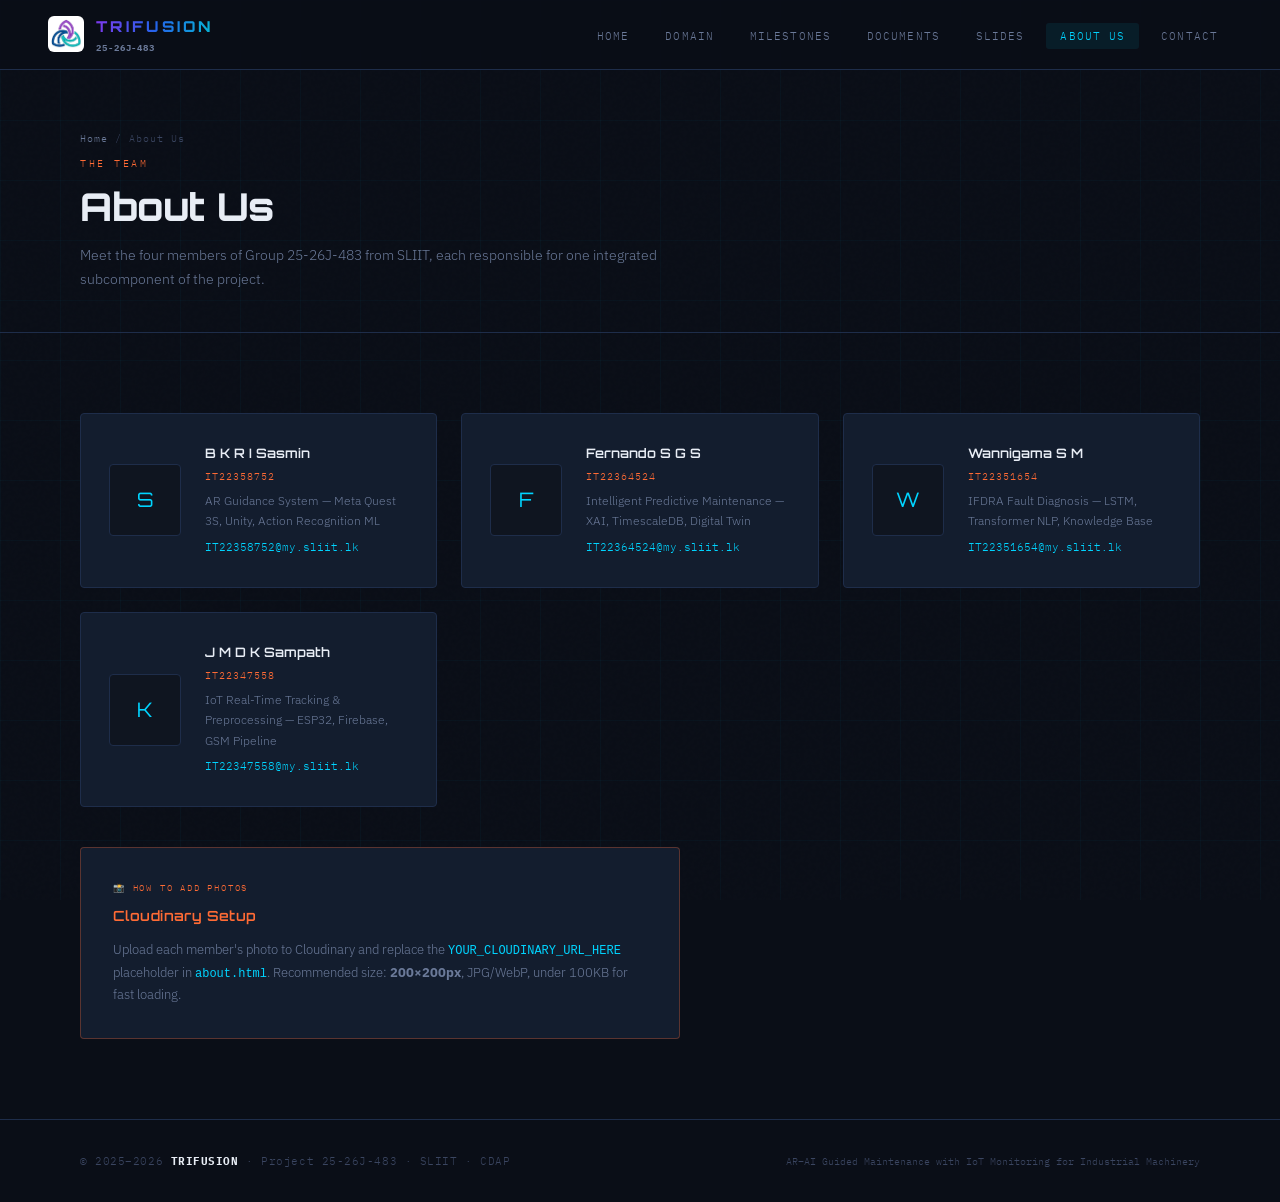
==== pages/about.html @ 553912ff "web commit" ====
<!DOCTYPE html>
<html lang="en">
<head>
  <meta charset="UTF-8"/>
  <meta name="viewport" content="width=device-width, initial-scale=1.0"/>
  <title>About Us | TRIFUSION</title>
  <link rel="stylesheet" href="../css/style.css"/>
</head>
<body>

<nav>
  <a href="../index.html" class="nav-logo">
    <img src="../images/logo.png" alt="TRIFUSION Logo" class="nav-logo-img"/>
    <div class="nav-logo-text">
      <span class="nav-logo-name">TRIFUSION</span>
      <span class="project-id">25-26J-483</span>
    </div>
  </a>
  <ul class="nav-links">
    <li><a href="../index.html">Home</a></li>
    <li><a href="domain.html">Domain</a></li>
    <li><a href="milestones.html">Milestones</a></li>
    <li><a href="documents.html">Documents</a></li>
    <li><a href="presentations.html">Slides</a></li>
    <li><a href="about.html">About Us</a></li>
    <li><a href="contact.html">Contact</a></li>
  </ul>
  <div class="hamburger"><span></span><span></span><span></span></div>
</nav>

<div class="page">
  <div class="page-header">
    <div class="breadcrumb"><a href="../index.html">Home</a> / About Us</div>
    <div class="page-header-eyebrow">The Team</div>
    <h1>About Us</h1>
    <p>Meet the four members of Group 25-26J-483 from SLIIT, each responsible for one integrated subcomponent of the project.</p>
  </div>

  <section class="section">

    <div style="display:grid; grid-template-columns: repeat(auto-fill, minmax(340px, 1fr)); gap: 24px;">

      <!-- Member 1 -->
      <div class="member-card">
        <div class="member-avatar">
          <!--
            TO ADD PHOTO:
            <img src="YOUR_CLOUDINARY_URL_HERE" alt="B K R I Sasmin"/>
            Remove the letter below when image is added.
          -->
          S
        </div>
        <div class="member-info">
          <h3>B K R I Sasmin</h3>
          <div class="member-reg">IT22358752</div>
          <div class="member-role">AR Guidance System — Meta Quest 3S, Unity, Action Recognition ML</div>
          <!-- Replace with real email -->
          <a href="mailto:IT22358752@my.sliit.lk" class="member-email">IT22358752@my.sliit.lk</a>
        </div>
      </div>

      <!-- Member 2 -->
      <div class="member-card">
        <div class="member-avatar">
          <!--
            TO ADD PHOTO:
            <img src="YOUR_CLOUDINARY_URL_HERE" alt="Fernando S G S"/>
          -->
          F
        </div>
        <div class="member-info">
          <h3>Fernando S G S</h3>
          <div class="member-reg">IT22364524</div>
          <div class="member-role">Intelligent Predictive Maintenance — XAI, TimescaleDB, Digital Twin</div>
          <a href="mailto:IT22364524@my.sliit.lk" class="member-email">IT22364524@my.sliit.lk</a>
        </div>
      </div>

      <!-- Member 3 -->
      <div class="member-card">
        <div class="member-avatar">
          <!--
            TO ADD PHOTO:
            <img src="YOUR_CLOUDINARY_URL_HERE" alt="Wannigama S M"/>
          -->
          W
        </div>
        <div class="member-info">
          <h3>Wannigama S M</h3>
          <div class="member-reg">IT22351654</div>
          <div class="member-role">IFDRA Fault Diagnosis — LSTM, Transformer NLP, Knowledge Base</div>
          <a href="mailto:IT22351654@my.sliit.lk" class="member-email">IT22351654@my.sliit.lk</a>
        </div>
      </div>

      <!-- Member 4 -->
      <div class="member-card">
        <div class="member-avatar">
          <!--
            TO ADD PHOTO:
            <img src="YOUR_CLOUDINARY_URL_HERE" alt="J.M.D.K. Sampath"/>
          -->
          K
        </div>
        <div class="member-info">
          <h3>J M D K Sampath</h3>
          <div class="member-reg">IT22347558</div>
          <div class="member-role">IoT Real-Time Tracking & Preprocessing — ESP32, Firebase, GSM Pipeline</div>
          <a href="mailto:IT22347558@my.sliit.lk" class="member-email">IT22347558@my.sliit.lk</a>
        </div>
      </div>

    </div>

    <!-- Instructions note -->
    <div class="card" style="max-width:600px; margin-top:40px; border-color:rgba(255,107,53,0.3);">
      <div class="card-label" style="color:var(--accent-orange)">📸 How to add photos</div>
      <h3 style="color:var(--accent-orange)">Cloudinary Setup</h3>
      <p>Upload each member's photo to Cloudinary and replace the <code style="color:var(--accent-cyan);font-size:12px">YOUR_CLOUDINARY_URL_HERE</code> placeholder in <code style="color:var(--accent-cyan);font-size:12px">about.html</code>. Recommended size: <strong>200×200px</strong>, JPG/WebP, under 100KB for fast loading.</p>
    </div>

  </section>

  <footer>
    <div class="footer-left">© 2025–2026 <strong style="color:var(--text-primary)">TRIFUSION</strong> · Project 25-26J-483 · SLIIT · CDAP</div>
    <div class="footer-right">AR–AI Guided Maintenance with IoT Monitoring for Industrial Machinery</div>
  </footer>
</div>

<script src="../js/main.js"></script>
</body>
</html>
---- css/style.css ----
@import url('https://fonts.googleapis.com/css2?family=Orbitron:wght@400;600;800&family=IBM+Plex+Mono:wght@300;400;500&family=IBM+Plex+Sans:ital,wght@0,300;0,400;0,600;1,300&display=swap');

:root {
  --bg-primary: #0a0e17;
  --bg-secondary: #0f1520;
  --bg-card: #131d2e;
  --accent-cyan: #00d4ff;
  --accent-orange: #ff6b35;
  --accent-green: #00ff9d;
  --text-primary: #e8edf5;
  --text-muted: #6b7a99;
  --text-dim: #3a4560;
  --border: #1e2d4a;
  --border-glow: rgba(0, 212, 255, 0.3);
  --nav-height: 70px;
}

* { margin: 0; padding: 0; box-sizing: border-box; }

html { scroll-behavior: smooth; }

body {
  background: var(--bg-primary);
  color: var(--text-primary);
  font-family: 'IBM Plex Sans', sans-serif;
  font-weight: 300;
  line-height: 1.7;
  min-height: 100vh;
  overflow-x: hidden;
}

/* ── NOISE TEXTURE OVERLAY ── */
body::before {
  content: '';
  position: fixed;
  inset: 0;
  background-image: url("data:image/svg+xml,%3Csvg viewBox='0 0 256 256' xmlns='http://www.w3.org/2000/svg'%3E%3Cfilter id='noise'%3E%3CfeTurbulence type='fractalNoise' baseFrequency='0.9' numOctaves='4' stitchTiles='stitch'/%3E%3C/filter%3E%3Crect width='100%25' height='100%25' filter='url(%23noise)' opacity='0.03'/%3E%3C/svg%3E");
  pointer-events: none;
  z-index: 0;
  opacity: 0.4;
}

/* ── GRID BG ── */
body::after {
  content: '';
  position: fixed;
  inset: 0;
  background-image:
    linear-gradient(rgba(0,212,255,0.03) 1px, transparent 1px),
    linear-gradient(90deg, rgba(0,212,255,0.03) 1px, transparent 1px);
  background-size: 60px 60px;
  pointer-events: none;
  z-index: 0;
}

/* ── NAVBAR ── */
nav {
  position: fixed;
  top: 0; left: 0; right: 0;
  height: var(--nav-height);
  background: rgba(10,14,23,0.92);
  backdrop-filter: blur(20px);
  border-bottom: 1px solid var(--border);
  display: flex;
  align-items: center;
  justify-content: space-between;
  padding: 0 48px;
  z-index: 1000;
}

.nav-logo {
  font-family: 'Orbitron', monospace;
  font-size: 16px;
  font-weight: 800;
  color: var(--text-primary);
  letter-spacing: 0.18em;
  text-decoration: none;
  display: flex;
  align-items: center;
  gap: 12px;
}

.nav-logo img.nav-logo-img {
  height: 36px;
  width: 36px;
  object-fit: contain;
  border-radius: 6px;
  background: #fff;
  padding: 3px;
}

.nav-logo-text {
  display: flex;
  flex-direction: column;
  gap: 1px;
}

.nav-logo-name {
  font-family: 'Orbitron', monospace;
  font-size: 15px;
  font-weight: 800;
  letter-spacing: 0.22em;
  background: linear-gradient(90deg, #7c3aed, #2563eb, #06b6d4);
  -webkit-background-clip: text;
  -webkit-text-fill-color: transparent;
  background-clip: text;
}

.nav-logo .project-id {
  font-family: 'IBM Plex Mono', monospace;
  font-size: 9px;
  color: var(--text-muted);
  letter-spacing: 0.1em;
  -webkit-text-fill-color: var(--text-muted);
}

.nav-links {
  display: flex;
  align-items: center;
  gap: 8px;
  list-style: none;
}

.nav-links a {
  font-family: 'IBM Plex Mono', monospace;
  font-size: 11px;
  letter-spacing: 0.1em;
  color: var(--text-muted);
  text-decoration: none;
  padding: 6px 14px;
  border-radius: 3px;
  transition: all 0.2s;
  text-transform: uppercase;
}

.nav-links a:hover,
.nav-links a.active {
  color: var(--accent-cyan);
  background: rgba(0,212,255,0.08);
}

.hamburger {
  display: none;
  flex-direction: column;
  gap: 5px;
  cursor: pointer;
  padding: 4px;
}
.hamburger span {
  width: 24px; height: 2px;
  background: var(--text-muted);
  transition: all 0.3s;
}

/* ── PAGE WRAPPER ── */
.page {
  position: relative;
  z-index: 1;
  padding-top: var(--nav-height);
  min-height: 100vh;
}

/* ── HERO SECTION (index only) ── */
.hero {
  min-height: calc(100vh - var(--nav-height));
  display: flex;
  flex-direction: column;
  justify-content: center;
  padding: 80px 80px 60px;
  position: relative;
  overflow: hidden;
}

.hero-eyebrow {
  font-family: 'IBM Plex Mono', monospace;
  font-size: 11px;
  color: var(--accent-orange);
  letter-spacing: 0.25em;
  text-transform: uppercase;
  margin-bottom: 24px;
  display: flex;
  align-items: center;
  gap: 12px;
}

.hero-eyebrow::before {
  content: '';
  width: 32px; height: 1px;
  background: var(--accent-orange);
}

.hero h1 {
  font-family: 'Orbitron', monospace;
  font-size: clamp(28px, 4.5vw, 62px);
  font-weight: 800;
  line-height: 1.1;
  letter-spacing: -0.01em;
  max-width: 800px;
  margin-bottom: 8px;
}

.hero h1 .line-accent {
  color: var(--accent-cyan);
  display: block;
}

.hero h1 .line-dim {
  color: var(--text-muted);
  font-weight: 400;
  font-size: 0.6em;
  letter-spacing: 0.05em;
}

.hero-desc {
  max-width: 520px;
  color: var(--text-muted);
  font-size: 15px;
  line-height: 1.8;
  margin: 32px 0 48px;
  border-left: 2px solid var(--accent-cyan);
  padding-left: 20px;
}

.hero-tags {
  display: flex;
  flex-wrap: wrap;
  gap: 10px;
  margin-bottom: 56px;
}

.tag {
  font-family: 'IBM Plex Mono', monospace;
  font-size: 10px;
  letter-spacing: 0.1em;
  text-transform: uppercase;
  padding: 6px 14px;
  border-radius: 2px;
  border: 1px solid var(--border);
  color: var(--text-muted);
  background: rgba(255,255,255,0.02);
}

.tag.cyan { border-color: rgba(0,212,255,0.4); color: var(--accent-cyan); background: rgba(0,212,255,0.05); }
.tag.orange { border-color: rgba(255,107,53,0.4); color: var(--accent-orange); background: rgba(255,107,53,0.05); }
.tag.green { border-color: rgba(0,255,157,0.4); color: var(--accent-green); background: rgba(0,255,157,0.05); }

.hero-stats {
  display: flex;
  gap: 48px;
}

.stat {
  display: flex;
  flex-direction: column;
  gap: 4px;
}

.stat-value {
  font-family: 'Orbitron', monospace;
  font-size: 28px;
  font-weight: 800;
  color: var(--accent-cyan);
}

.stat-label {
  font-family: 'IBM Plex Mono', monospace;
  font-size: 10px;
  color: var(--text-muted);
  letter-spacing: 0.1em;
  text-transform: uppercase;
}

/* Hero diagram */
.hero-visual {
  position: absolute;
  right: 80px;
  top: 50%;
  transform: translateY(-50%);
  width: 380px;
  opacity: 0.7;
}

/* ── SECTION LAYOUT ── */
.section {
  padding: 80px 80px;
  position: relative;
  z-index: 1;
}

.section-header {
  display: flex;
  align-items: flex-start;
  justify-content: space-between;
  margin-bottom: 56px;
  border-bottom: 1px solid var(--border);
  padding-bottom: 32px;
}

.section-title-block {}

.section-eyebrow {
  font-family: 'IBM Plex Mono', monospace;
  font-size: 10px;
  color: var(--accent-orange);
  letter-spacing: 0.25em;
  text-transform: uppercase;
  margin-bottom: 10px;
}

.section-title {
  font-family: 'Orbitron', monospace;
  font-size: clamp(22px, 2.5vw, 36px);
  font-weight: 600;
  color: var(--text-primary);
  letter-spacing: -0.01em;
}

/* ── CARDS ── */
.cards-grid {
  display: grid;
  grid-template-columns: repeat(auto-fill, minmax(300px, 1fr));
  gap: 24px;
}

.card {
  background: var(--bg-card);
  border: 1px solid var(--border);
  border-radius: 4px;
  padding: 32px;
  position: relative;
  transition: border-color 0.3s, box-shadow 0.3s;
  overflow: hidden;
}

.card::before {
  content: '';
  position: absolute;
  top: 0; left: 0; right: 0;
  height: 2px;
  background: linear-gradient(90deg, var(--accent-cyan), transparent);
  opacity: 0;
  transition: opacity 0.3s;
}

.card:hover {
  border-color: var(--border-glow);
  box-shadow: 0 0 30px rgba(0,212,255,0.07);
}

.card:hover::before { opacity: 1; }

.card-icon {
  width: 40px; height: 40px;
  margin-bottom: 20px;
  display: flex;
  align-items: center;
  justify-content: center;
  border: 1px solid var(--border);
  border-radius: 4px;
  font-size: 18px;
}

.card-label {
  font-family: 'IBM Plex Mono', monospace;
  font-size: 9px;
  color: var(--accent-cyan);
  letter-spacing: 0.2em;
  text-transform: uppercase;
  margin-bottom: 8px;
}

.card h3 {
  font-family: 'Orbitron', monospace;
  font-size: 14px;
  font-weight: 600;
  color: var(--text-primary);
  margin-bottom: 12px;
  letter-spacing: 0.03em;
}

.card p, .card li {
  font-size: 13px;
  color: var(--text-muted);
  line-height: 1.7;
}

.card ul { list-style: none; }
.card ul li { padding: 4px 0; }
.card ul li::before { content: '→ '; color: var(--accent-cyan); }

/* ── MEMBER CARD ── */
.member-card {
  background: var(--bg-card);
  border: 1px solid var(--border);
  border-radius: 4px;
  padding: 28px;
  display: flex;
  align-items: center;
  gap: 24px;
  transition: border-color 0.3s;
}
.member-card:hover { border-color: var(--border-glow); }

.member-avatar {
  width: 72px; height: 72px;
  border-radius: 4px;
  border: 1px solid var(--border);
  background: var(--bg-secondary);
  flex-shrink: 0;
  overflow: hidden;
  display: flex;
  align-items: center;
  justify-content: center;
  font-family: 'Orbitron', monospace;
  font-size: 20px;
  color: var(--accent-cyan);
}

.member-avatar img { width: 100%; height: 100%; object-fit: cover; }

.member-info h3 {
  font-family: 'Orbitron', monospace;
  font-size: 13px;
  font-weight: 600;
  margin-bottom: 4px;
}

.member-reg {
  font-family: 'IBM Plex Mono', monospace;
  font-size: 10px;
  color: var(--accent-orange);
  letter-spacing: 0.1em;
  margin-bottom: 6px;
}

.member-role {
  font-size: 12px;
  color: var(--text-muted);
}

.member-email {
  font-family: 'IBM Plex Mono', monospace;
  font-size: 11px;
  color: var(--accent-cyan);
  text-decoration: none;
  margin-top: 6px;
  display: inline-block;
}
.member-email:hover { text-decoration: underline; }

/* ── MILESTONE TABLE ── */
.milestone-list { display: flex; flex-direction: column; gap: 16px; }

.milestone-item {
  background: var(--bg-card);
  border: 1px solid var(--border);
  border-radius: 4px;
  padding: 24px 28px;
  display: grid;
  grid-template-columns: 2fr 1fr 1fr auto;
  align-items: center;
  gap: 24px;
  transition: border-color 0.3s;
}

.milestone-item:hover { border-color: var(--border-glow); }

.milestone-name {
  font-family: 'Orbitron', monospace;
  font-size: 12px;
  font-weight: 600;
  color: var(--text-primary);
}

.milestone-desc {
  font-size: 12px;
  color: var(--text-muted);
  margin-top: 4px;
}

.milestone-date {
  font-family: 'IBM Plex Mono', monospace;
  font-size: 11px;
  color: var(--text-muted);
}

.milestone-marks {
  font-family: 'Orbitron', monospace;
  font-size: 16px;
  font-weight: 800;
  color: var(--accent-cyan);
}

.badge {
  font-family: 'IBM Plex Mono', monospace;
  font-size: 9px;
  padding: 4px 10px;
  border-radius: 2px;
  text-transform: uppercase;
  letter-spacing: 0.1em;
  white-space: nowrap;
}

.badge-done { background: rgba(0,255,157,0.1); color: var(--accent-green); border: 1px solid rgba(0,255,157,0.3); }
.badge-pending { background: rgba(255,107,53,0.1); color: var(--accent-orange); border: 1px solid rgba(255,107,53,0.3); }
.badge-upcoming { background: rgba(0,212,255,0.1); color: var(--accent-cyan); border: 1px solid rgba(0,212,255,0.3); }

/* ── DOC LIST ── */
.doc-list { display: flex; flex-direction: column; gap: 12px; }

.doc-item {
  background: var(--bg-card);
  border: 1px solid var(--border);
  border-radius: 4px;
  padding: 18px 24px;
  display: flex;
  align-items: center;
  justify-content: space-between;
  gap: 16px;
  transition: border-color 0.3s;
}

.doc-item:hover { border-color: var(--border-glow); }

.doc-info { display: flex; align-items: center; gap: 16px; }

.doc-icon {
  width: 36px; height: 36px;
  display: flex; align-items: center; justify-content: center;
  border: 1px solid var(--border);
  border-radius: 3px;
  font-size: 16px;
  flex-shrink: 0;
}

.doc-name {
  font-size: 13px;
  font-weight: 600;
  color: var(--text-primary);
}

.doc-type {
  font-family: 'IBM Plex Mono', monospace;
  font-size: 10px;
  color: var(--text-muted);
  margin-top: 2px;
}

.doc-link {
  font-family: 'IBM Plex Mono', monospace;
  font-size: 10px;
  color: var(--accent-cyan);
  text-decoration: none;
  padding: 6px 14px;
  border: 1px solid rgba(0,212,255,0.3);
  border-radius: 2px;
  letter-spacing: 0.1em;
  white-space: nowrap;
  transition: all 0.2s;
}

.doc-link:hover {
  background: rgba(0,212,255,0.1);
}

.doc-link.pending {
  color: var(--text-dim);
  border-color: var(--border);
  cursor: default;
}

/* ── CONTACT FORM ── */
.contact-grid {
  display: grid;
  grid-template-columns: 1fr 1fr;
  gap: 48px;
}

.form-group { margin-bottom: 20px; }

.form-label {
  font-family: 'IBM Plex Mono', monospace;
  font-size: 10px;
  color: var(--text-muted);
  letter-spacing: 0.15em;
  text-transform: uppercase;
  margin-bottom: 8px;
  display: block;
}

.form-control {
  width: 100%;
  background: var(--bg-card);
  border: 1px solid var(--border);
  border-radius: 3px;
  color: var(--text-primary);
  font-family: 'IBM Plex Sans', sans-serif;
  font-size: 14px;
  padding: 12px 16px;
  outline: none;
  transition: border-color 0.2s;
}

.form-control:focus { border-color: var(--accent-cyan); }
.form-control::placeholder { color: var(--text-dim); }

textarea.form-control { resize: vertical; min-height: 140px; }

.btn-primary {
  font-family: 'IBM Plex Mono', monospace;
  font-size: 11px;
  letter-spacing: 0.15em;
  text-transform: uppercase;
  padding: 14px 32px;
  background: var(--accent-cyan);
  color: var(--bg-primary);
  border: none;
  border-radius: 3px;
  cursor: pointer;
  font-weight: 500;
  transition: opacity 0.2s;
}

.btn-primary:hover { opacity: 0.85; }

/* ── PAGE HEADER (inner pages) ── */
.page-header {
  padding: 60px 80px 40px;
  border-bottom: 1px solid var(--border);
}

.page-header-eyebrow {
  font-family: 'IBM Plex Mono', monospace;
  font-size: 10px;
  color: var(--accent-orange);
  letter-spacing: 0.25em;
  text-transform: uppercase;
  margin-bottom: 12px;
}

.page-header h1 {
  font-family: 'Orbitron', monospace;
  font-size: clamp(24px, 3vw, 44px);
  font-weight: 800;
  line-height: 1.15;
  letter-spacing: -0.01em;
}

.page-header p {
  color: var(--text-muted);
  font-size: 14px;
  margin-top: 16px;
  max-width: 600px;
}

/* ── FOOTER ── */
footer {
  border-top: 1px solid var(--border);
  padding: 32px 80px;
  display: flex;
  align-items: center;
  justify-content: space-between;
  position: relative;
  z-index: 1;
}

.footer-left {
  font-family: 'IBM Plex Mono', monospace;
  font-size: 11px;
  color: var(--text-dim);
  letter-spacing: 0.05em;
}

.footer-right {
  font-family: 'IBM Plex Mono', monospace;
  font-size: 10px;
  color: var(--text-dim);
}

/* ── DIVIDER ── */
.divider {
  border: none;
  border-top: 1px solid var(--border);
  margin: 40px 0;
}

/* ── BREADCRUMB ── */
.breadcrumb {
  font-family: 'IBM Plex Mono', monospace;
  font-size: 10px;
  color: var(--text-dim);
  letter-spacing: 0.1em;
  margin-bottom: 8px;
}

.breadcrumb a { color: var(--text-muted); text-decoration: none; }
.breadcrumb a:hover { color: var(--accent-cyan); }

/* ── SVG DIAGRAM ── */
.diagram-wrapper {
  background: var(--bg-card);
  border: 1px solid var(--border);
  border-radius: 4px;
  padding: 32px;
  text-align: center;
}

/* ── TECH STACK PILLS ── */
.tech-list {
  display: flex;
  flex-wrap: wrap;
  gap: 8px;
  margin-top: 12px;
}

.tech-pill {
  font-family: 'IBM Plex Mono', monospace;
  font-size: 10px;
  padding: 4px 12px;
  background: rgba(0,212,255,0.05);
  border: 1px solid rgba(0,212,255,0.2);
  border-radius: 2px;
  color: var(--accent-cyan);
  letter-spacing: 0.08em;
}

/* ── RESPONSIVE ── */
@media (max-width: 900px) {
  nav { padding: 0 24px; }
  .nav-links { display: none; flex-direction: column; position: absolute; top: var(--nav-height); left: 0; right: 0; background: var(--bg-primary); border-bottom: 1px solid var(--border); padding: 16px 24px; gap: 4px; }
  .nav-links.open { display: flex; }
  .hamburger { display: flex; }
  .hero, .section { padding: 48px 24px; }
  .page-header { padding: 40px 24px 32px; }
  footer { padding: 24px; flex-direction: column; gap: 8px; text-align: center; }
  .hero h1 { font-size: 28px; }
  .hero-visual { display: none; }
  .hero-stats { gap: 24px; flex-wrap: wrap; }
  .milestone-item { grid-template-columns: 1fr; gap: 8px; }
  .contact-grid { grid-template-columns: 1fr; }
}
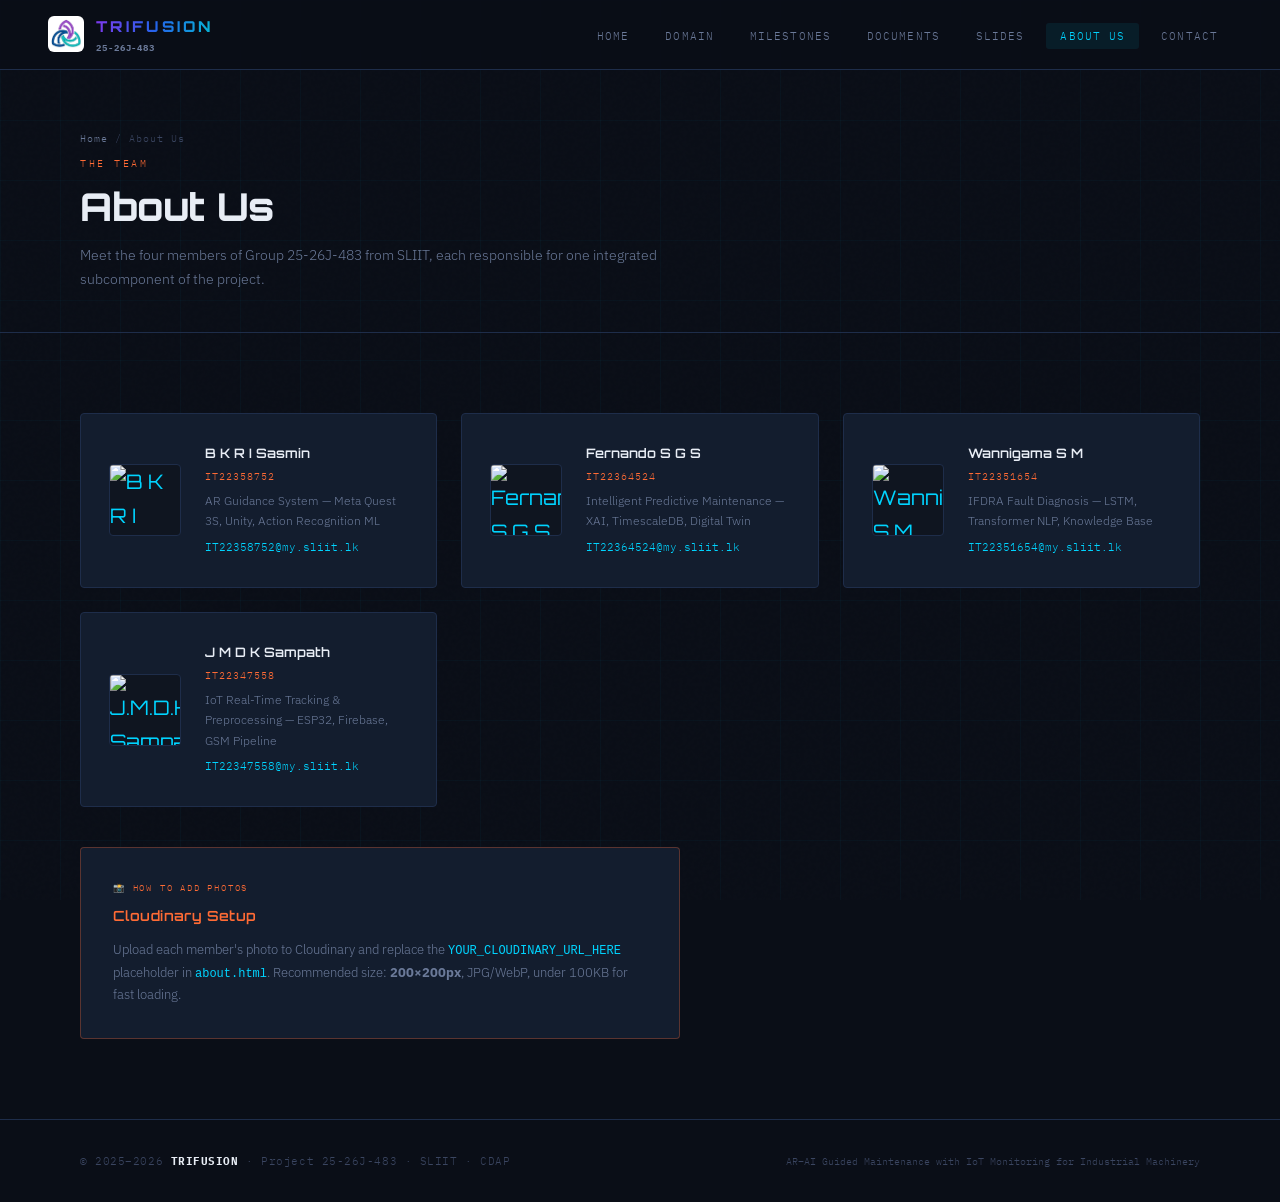
==== commit b4fb86d1: "docs and imgs" ====
--- a/pages/about.html
+++ b/pages/about.html
@@ -42,13 +42,8 @@
 
       <!-- Member 1 -->
       <div class="member-card">
-        <div class="member-avatar">
-          <!--
-            TO ADD PHOTO:
-            <img src="YOUR_CLOUDINARY_URL_HERE" alt="B K R I Sasmin"/>
-            Remove the letter below when image is added.
-          -->
-          S
+        <div class="member-avatar">          
+          <img src="https://res-console.cloudinary.com/damanwr6j/thumbnails/transform/v1/image/upload/Y19maWxsLGhfMjAwLHdfMjAw/v1/cmF2aW5kdV92ZndyYWw=/template_primary" alt="B K R I Sasmin"/>
         </div>
         <div class="member-info">
           <h3>B K R I Sasmin</h3>
@@ -62,11 +57,7 @@
       <!-- Member 2 -->
       <div class="member-card">
         <div class="member-avatar">
-          <!--
-            TO ADD PHOTO:
-            <img src="YOUR_CLOUDINARY_URL_HERE" alt="Fernando S G S"/>
-          -->
-          F
+          <img src="https://res-console.cloudinary.com/damanwr6j/thumbnails/transform/v1/image/upload/Y19maWxsLGhfMjAwLHdfMjAw/v1/Z2FtaXRoX256YTdyNg==/template_primary" alt="Fernando S G S"/>
         </div>
         <div class="member-info">
           <h3>Fernando S G S</h3>
@@ -79,11 +70,7 @@
       <!-- Member 3 -->
       <div class="member-card">
         <div class="member-avatar">
-          <!--
-            TO ADD PHOTO:
-            <img src="YOUR_CLOUDINARY_URL_HERE" alt="Wannigama S M"/>
-          -->
-          W
+          <img src="YOUR_CLOUDINARY_URL_HERE" alt="Wannigama S M"/>
         </div>
         <div class="member-info">
           <h3>Wannigama S M</h3>
@@ -96,11 +83,7 @@
       <!-- Member 4 -->
       <div class="member-card">
         <div class="member-avatar">
-          <!--
-            TO ADD PHOTO:
-            <img src="YOUR_CLOUDINARY_URL_HERE" alt="J.M.D.K. Sampath"/>
-          -->
-          K
+          <img src="https://res-console.cloudinary.com/damanwr6j/thumbnails/transform/v1/image/upload/Y19maWxsLGhfMjAwLHdfMjAw/v1/a2FzdW5fY2Zob2F2/template_primary" alt="J.M.D.K. Sampath"/>
         </div>
         <div class="member-info">
           <h3>J M D K Sampath</h3>
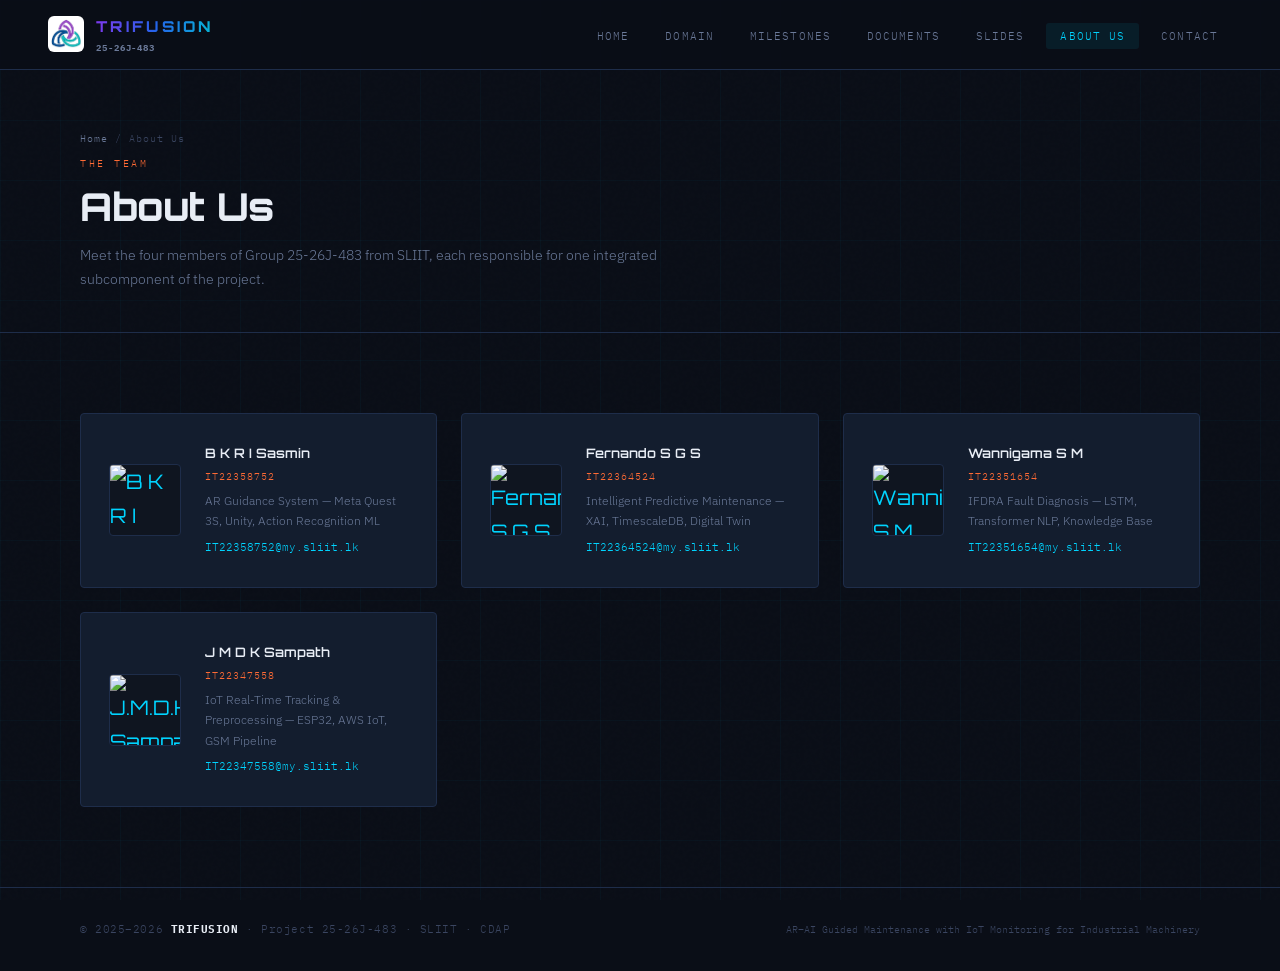
==== commit 5873f2e3: "images added in about pg commit" ====
--- a/pages/about.html
+++ b/pages/about.html
@@ -43,7 +43,7 @@
       <!-- Member 1 -->
       <div class="member-card">
         <div class="member-avatar">          
-          <img src="https://res-console.cloudinary.com/damanwr6j/thumbnails/transform/v1/image/upload/Y19maWxsLGhfMjAwLHdfMjAw/v1/cmF2aW5kdV92ZndyYWw=/template_primary" alt="B K R I Sasmin"/>
+          <img src="https://res.cloudinary.com/dks7sqgjd/image/upload/v1777931808/Screenshot_2026-05-05_032621_ypk1ff.png" alt="B K R I Sasmin"/>
         </div>
         <div class="member-info">
           <h3>B K R I Sasmin</h3>
@@ -57,7 +57,7 @@
       <!-- Member 2 -->
       <div class="member-card">
         <div class="member-avatar">
-          <img src="https://res-console.cloudinary.com/damanwr6j/thumbnails/transform/v1/image/upload/Y19maWxsLGhfMjAwLHdfMjAw/v1/Z2FtaXRoX256YTdyNg==/template_primary" alt="Fernando S G S"/>
+          <img src="https://res.cloudinary.com/dks7sqgjd/image/upload/v1777931808/Screenshot_2026-05-05_032552_l2ubic.png" alt="Fernando S G S"/>
         </div>
         <div class="member-info">
           <h3>Fernando S G S</h3>
@@ -70,7 +70,7 @@
       <!-- Member 3 -->
       <div class="member-card">
         <div class="member-avatar">
-          <img src="YOUR_CLOUDINARY_URL_HERE" alt="Wannigama S M"/>
+          <img src="https://res.cloudinary.com/dks7sqgjd/image/upload/v1777931808/Screenshot_2026-05-05_032604_wjxx4q.png" alt="Wannigama S M"/>
         </div>
         <div class="member-info">
           <h3>Wannigama S M</h3>
@@ -83,23 +83,16 @@
       <!-- Member 4 -->
       <div class="member-card">
         <div class="member-avatar">
-          <img src="https://res-console.cloudinary.com/damanwr6j/thumbnails/transform/v1/image/upload/Y19maWxsLGhfMjAwLHdfMjAw/v1/a2FzdW5fY2Zob2F2/template_primary" alt="J.M.D.K. Sampath"/>
+          <img src="https://res.cloudinary.com/dks7sqgjd/image/upload/v1777931808/Screenshot_2026-05-05_032535_c6lcm2.png" alt="J.M.D.K. Sampath"/>
         </div>
         <div class="member-info">
           <h3>J M D K Sampath</h3>
           <div class="member-reg">IT22347558</div>
-          <div class="member-role">IoT Real-Time Tracking & Preprocessing — ESP32, Firebase, GSM Pipeline</div>
+          <div class="member-role">IoT Real-Time Tracking & Preprocessing — ESP32, AWS IoT, GSM Pipeline</div>
           <a href="mailto:IT22347558@my.sliit.lk" class="member-email">IT22347558@my.sliit.lk</a>
         </div>
       </div>
 
-    </div>
-
-    <!-- Instructions note -->
-    <div class="card" style="max-width:600px; margin-top:40px; border-color:rgba(255,107,53,0.3);">
-      <div class="card-label" style="color:var(--accent-orange)">📸 How to add photos</div>
-      <h3 style="color:var(--accent-orange)">Cloudinary Setup</h3>
-      <p>Upload each member's photo to Cloudinary and replace the <code style="color:var(--accent-cyan);font-size:12px">YOUR_CLOUDINARY_URL_HERE</code> placeholder in <code style="color:var(--accent-cyan);font-size:12px">about.html</code>. Recommended size: <strong>200×200px</strong>, JPG/WebP, under 100KB for fast loading.</p>
     </div>
 
   </section>
